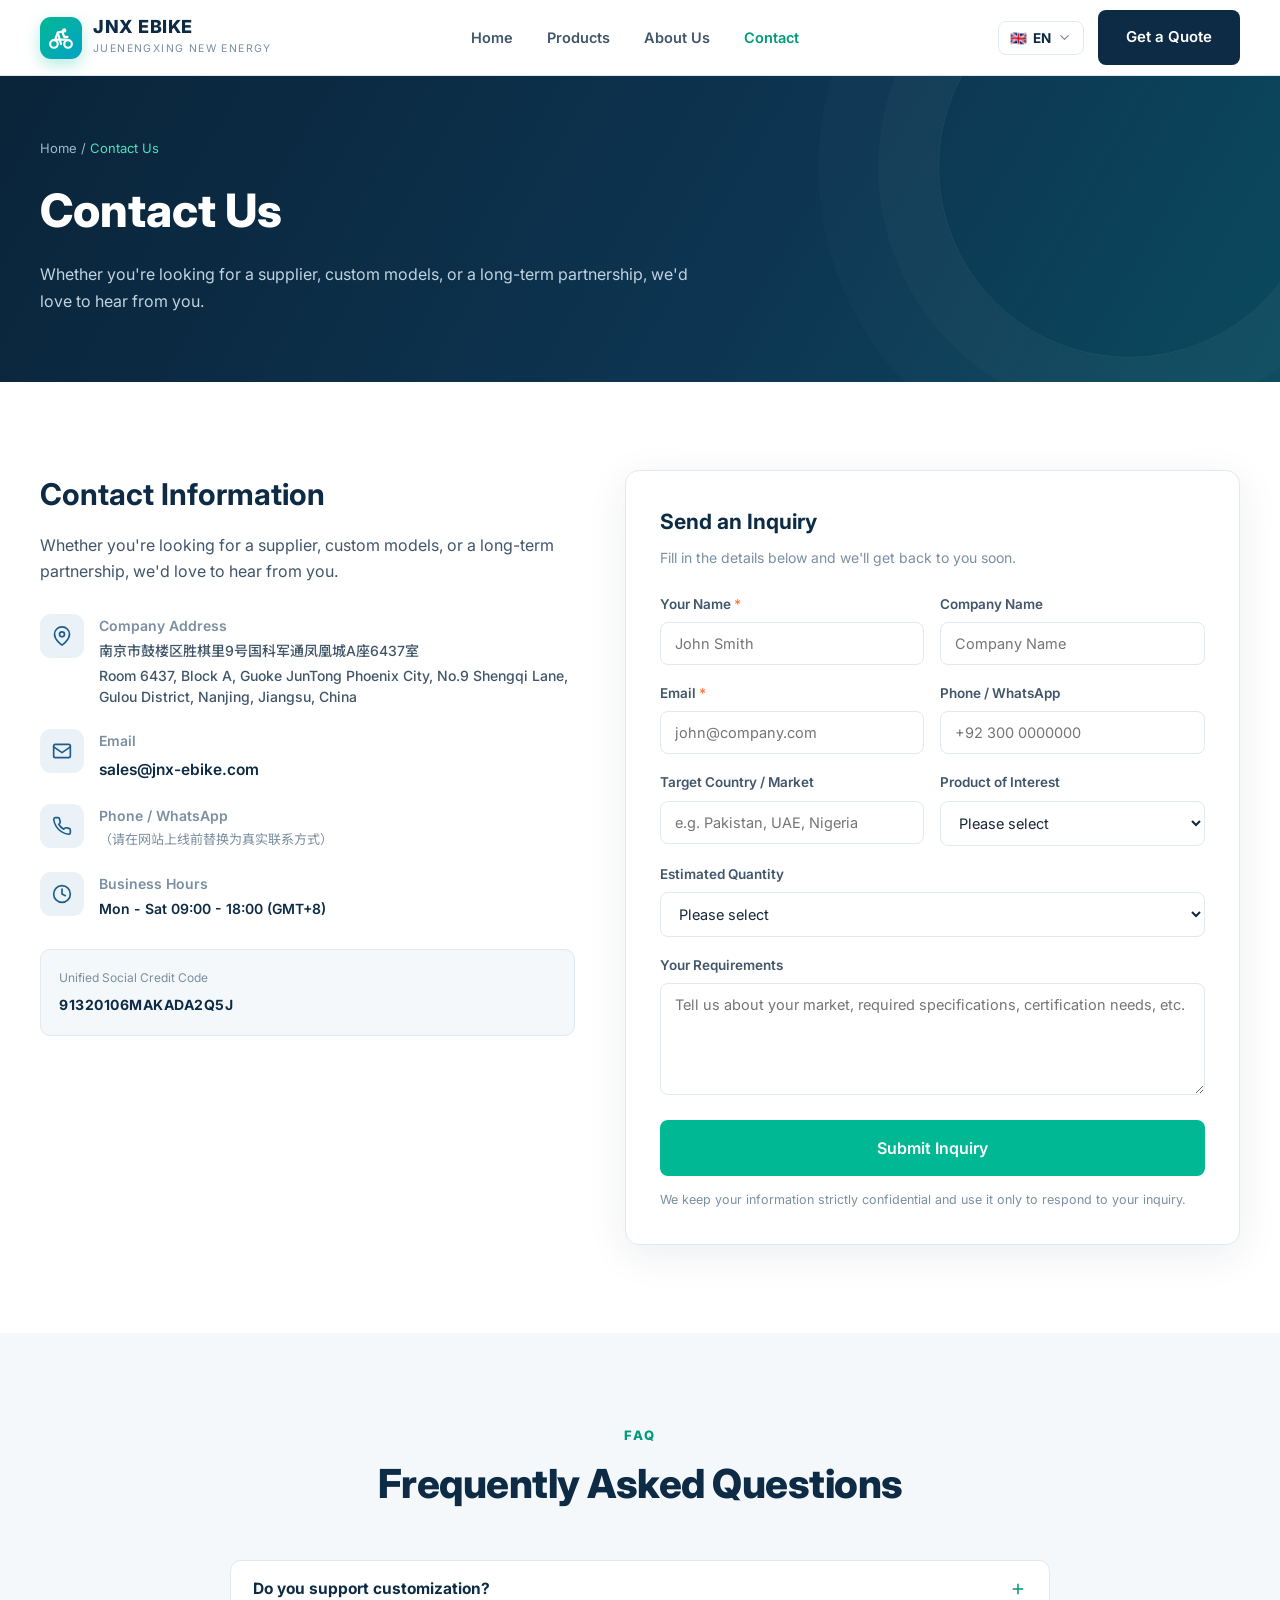
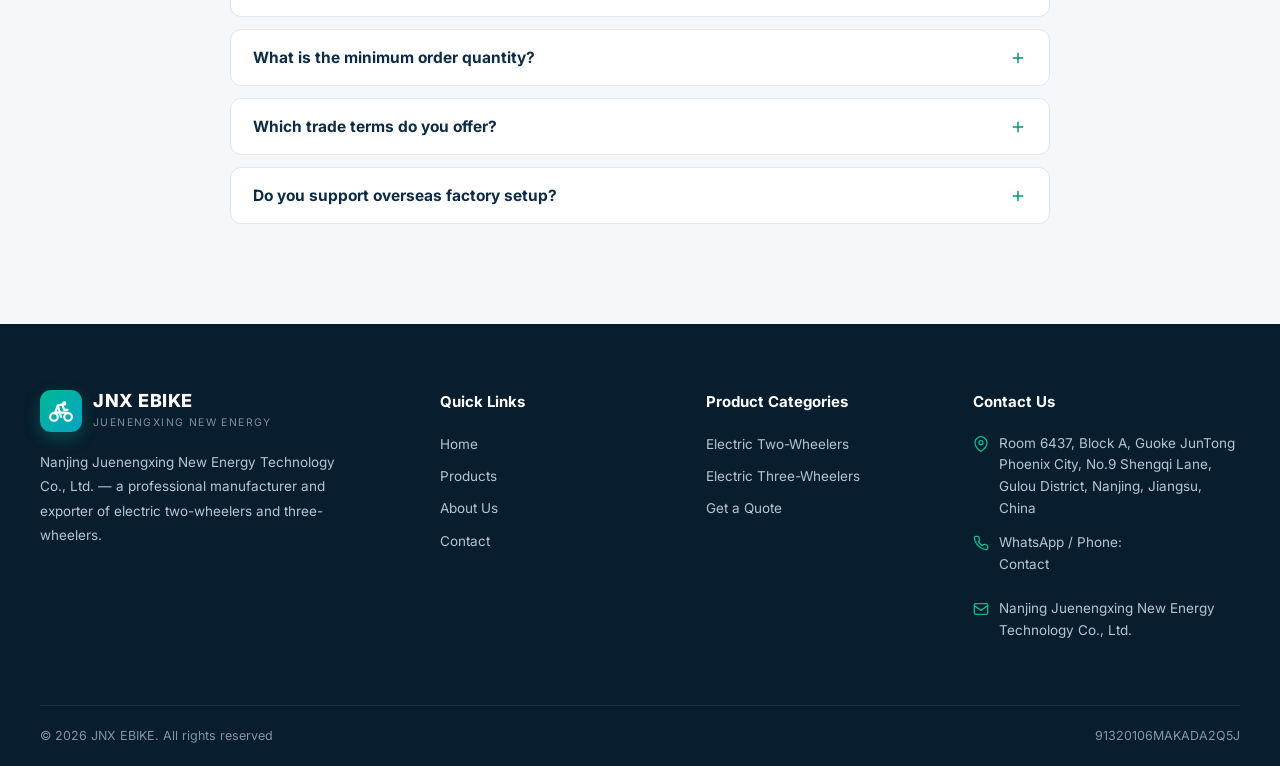
==== contact.html @ dbd38f3d "Initial commit: JNX e-bike B2B multilingual website (5 languages)" ====
<!DOCTYPE html>
<html lang="en">
<head>
  <meta charset="UTF-8">
  <meta name="viewport" content="width=device-width, initial-scale=1.0">
  <title>Contact & Inquiry | JNX EBIKE</title>
  <meta name="description" content="Contact Nanjing Juenengxing New Energy Technology Co., Ltd. for electric two-wheeler and three-wheeler quotations, OEM/ODM customization and partnership inquiries.">
  <link rel="preconnect" href="https://fonts.googleapis.com">
  <link rel="preconnect" href="https://fonts.gstatic.com" crossorigin>
  <link href="https://fonts.googleapis.com/css2?family=Inter:wght@400;500;600;700;800&family=Noto+Sans+SC:wght@400;500;600;700;800&family=Noto+Sans+Arabic:wght@400;500;600;700&display=swap" rel="stylesheet">
  <link rel="stylesheet" href="css/style.css">
</head>
<body>
  <div id="site-header"></div>

  <main>
    <section class="page-hero">
      <div class="container">
        <div class="breadcrumb"><a href="index.html" data-i18n="ph.home"></a> / <span data-i18n="ph.contact"></span></div>
        <h1 data-i18n="ct.h1"></h1>
        <p data-i18n="ct.p1"></p>
      </div>
    </section>

    <section>
      <div class="container">
        <div class="contact-grid">
          <!-- 联系信息 -->
          <div class="contact-info">
            <h2 data-i18n="ct.info"></h2>
            <p data-i18n="ct.p1"></p>
            <div class="contact-item">
              <span class="ci-icon" data-icon="map"></span>
              <div><h4 data-i18n="ct.addr"></h4><p id="addr-zh" style="font-weight:500;font-size:14px;color:var(--text-mid)"></p><p id="addr-en" style="font-weight:500;font-size:14px;color:var(--text-mid);margin-top:4px"></p></div>
            </div>
            <div class="contact-item">
              <span class="ci-icon" data-icon="mail"></span>
              <div><h4 data-i18n="ct.email"></h4><a href="mailto:sales@jnx-ebike.com">sales@jnx-ebike.com</a></div>
            </div>
            <div class="contact-item">
              <span class="ci-icon" data-icon="phone"></span>
              <div><h4 data-i18n="ct.phone"></h4><p style="color:var(--muted);font-size:13px;font-weight:400">（请在网站上线前替换为真实联系方式）</p></div>
            </div>
            <div class="contact-item">
              <span class="ci-icon" data-icon="clock"></span>
              <div><h4 data-i18n="ct.hours"></h4><p data-i18n="ct.hoursv" style="font-size:14px"></p></div>
            </div>
            <div style="margin-top:30px;padding:18px;background:var(--bg-alt);border-radius:10px;border:1px solid var(--border)">
              <div style="font-size:12px;color:var(--muted);margin-bottom:6px">Unified Social Credit Code</div>
              <div style="font-size:14px;font-weight:700;color:var(--primary);letter-spacing:.5px">91320106MAKADA2Q5J</div>
            </div>
          </div>

          <!-- 询价表单 -->
          <div class="form-card">
            <h3 data-i18n="ct.formt"></h3>
            <p data-i18n="ct.formp"></p>
            <form id="inquiry-form">
              <div class="form-row">
                <div class="form-group"><label><span data-i18n="ct.name"></span> <span class="req">*</span></label><input type="text" name="name" required placeholder="John Smith"></div>
                <div class="form-group"><label><span data-i18n="ct.company"></span></label><input type="text" name="company" placeholder="Company Name"></div>
              </div>
              <div class="form-row">
                <div class="form-group"><label><span data-i18n="ct.email2"></span> <span class="req">*</span></label><input type="email" name="email" required placeholder="john@company.com"></div>
                <div class="form-group"><label><span data-i18n="ct.phone2"></span></label><input type="tel" name="phone" placeholder="+92 300 0000000"></div>
              </div>
              <div class="form-row">
                <div class="form-group"><label><span data-i18n="ct.country"></span></label><input type="text" name="country" placeholder="e.g. Pakistan, UAE, Nigeria"></div>
                <div class="form-group"><label><span data-i18n="ct.product"></span></label>
                  <select name="product">
                    <option value="" data-i18n="ct.select"></option>
                    <option value="2w" data-i18n="ct.p2w"></option>
                    <option value="3wp" data-i18n="ct.p3wp"></option>
                    <option value="3wc" data-i18n="ct.p3wc"></option>
                    <option value="other" data-i18n="ct.pother"></option>
                  </select>
                </div>
              </div>
              <div class="form-group"><label><span data-i18n="ct.qty"></span></label>
                <select name="qty">
                  <option value="" data-i18n="ct.select"></option>
                  <option value="1-50" data-i18n="ct.q1"></option>
                  <option value="50-200" data-i18n="ct.q2"></option>
                  <option value="200-500" data-i18n="ct.q3"></option>
                  <option value="500+" data-i18n="ct.q4"></option>
                </select>
              </div>
              <div class="form-group"><label><span data-i18n="ct.msg"></span></label><textarea name="message" placeholder="Tell us about your market, required specifications, certification needs, etc."></textarea></div>
              <button type="submit" class="btn btn-primary btn-block btn-lg" data-i18n="ct.submit"></button>
              <p class="form-note" data-i18n="ct.note"></p>
              <div class="form-msg" id="form-msg"></div>
            </form>
          </div>
        </div>
      </div>
    </section>

    <!-- FAQ -->
    <section class="section-alt">
      <div class="container">
        <div class="section-head"><span class="eyebrow">FAQ</span><h2 data-i18n="faq.t"></h2></div>
        <div class="faq-list">
          <div class="faq-item"><button class="faq-q"><span data-i18n="faq.1q"></span><svg viewBox="0 0 24 24" fill="none" stroke="currentColor" stroke-width="2"><path d="M12 5v14M5 12h14"/></svg></button><div class="faq-a" data-i18n="faq.1a"></div></div>
          <div class="faq-item"><button class="faq-q"><span data-i18n="faq.2q"></span><svg viewBox="0 0 24 24" fill="none" stroke="currentColor" stroke-width="2"><path d="M12 5v14M5 12h14"/></svg></button><div class="faq-a" data-i18n="faq.2a"></div></div>
          <div class="faq-item"><button class="faq-q"><span data-i18n="faq.3q"></span><svg viewBox="0 0 24 24" fill="none" stroke="currentColor" stroke-width="2"><path d="M12 5v14M5 12h14"/></svg></button><div class="faq-a" data-i18n="faq.3a"></div></div>
          <div class="faq-item"><button class="faq-q"><span data-i18n="faq.4q"></span><svg viewBox="0 0 24 24" fill="none" stroke="currentColor" stroke-width="2"><path d="M12 5v14M5 12h14"/></svg></button><div class="faq-a" data-i18n="faq.4a"></div></div>
        </div>
      </div>
    </section>
  </main>

  <div id="site-footer"></div>

  <script src="js/data.js"></script>
  <script src="js/i18n.js"></script>
  <script src="js/main.js"></script>
  <script>
    document.addEventListener('DOMContentLoaded', function(){
      document.querySelectorAll('[data-icon]').forEach(function(el){
        const name=el.getAttribute('data-icon');
        if(ICONS[name]) el.innerHTML=ICONS[name];
      });
      var az=document.getElementById('addr-zh'), ae=document.getElementById('addr-en');
      if(az) az.textContent=COMPANY.address;
      if(ae) ae.textContent=COMPANY.addressEn;
    });
  </script>
</body>
</html>
---- css/style.css ----
/* ============================================================
   JNX EBIKE — B2B Electric Bicycle Independent Site
   Design System
   ============================================================ */

:root {
  --primary: #0d2b45;
  --primary-2: #16456b;
  --primary-3: #1e5c8c;
  --accent: #00b894;
  --accent-dark: #00997a;
  --orange: #ff7a35;
  --bg: #ffffff;
  --bg-alt: #f4f8fb;
  --bg-soft: #eaf2f8;
  --text: #16283a;
  --text-mid: #41566a;
  --muted: #7b8fa1;
  --border: #e1e9f0;
  --shadow: 0 10px 40px rgba(13, 43, 69, 0.08);
  --shadow-lg: 0 24px 60px rgba(13, 43, 69, 0.14);
  --radius: 14px;
  --radius-sm: 8px;
  --max: 1200px;
  --header-h: 76px;
  --font: "Inter", "Noto Sans", "Noto Sans SC", "Noto Sans Arabic", system-ui, -apple-system, "Segoe UI", sans-serif;
}

* { margin: 0; padding: 0; box-sizing: border-box; }

html { scroll-behavior: smooth; }

body {
  font-family: var(--font);
  color: var(--text);
  background: var(--bg);
  line-height: 1.65;
  -webkit-font-smoothing: antialiased;
  overflow-x: hidden;
}

body[dir="rtl"] { text-align: right; }
body[dir="rtl"] .section-head,
body[dir="rtl"] .hero-content,
body[dir="rtl"] .contact-info { text-align: right; }

img { max-width: 100%; display: block; }
a { text-decoration: none; color: inherit; }
ul { list-style: none; }

.container { width: min(100% - 40px, var(--max)); margin-inline: auto; }

/* ---------- Buttons ---------- */
.btn {
  display: inline-flex;
  align-items: center;
  justify-content: center;
  gap: 9px;
  padding: 13px 26px;
  border-radius: var(--radius-sm);
  font-weight: 600;
  font-size: 15px;
  border: 2px solid transparent;
  cursor: pointer;
  transition: all .25s ease;
  font-family: var(--font);
  white-space: nowrap;
}
.btn svg { width: 17px; height: 17px; flex: none; }
.btn-primary { background: var(--accent); color: #fff; }
.btn-primary:hover { background: var(--accent-dark); transform: translateY(-2px); box-shadow: 0 10px 24px rgba(0, 184, 148, .3); }
.btn-outline { border-color: rgba(255,255,255,.55); color: #fff; background: transparent; }
.btn-outline:hover { background: rgba(255,255,255,.12); border-color: #fff; transform: translateY(-2px); }
.btn-dark { background: var(--primary); color: #fff; }
.btn-dark:hover { background: var(--primary-2); transform: translateY(-2px); }
.btn-lg { padding: 16px 32px; font-size: 16px; }
.btn-block { width: 100%; }

/* ---------- Header ---------- */
.site-header {
  position: sticky;
  top: 0;
  z-index: 100;
  height: var(--header-h);
  background: rgba(255,255,255,.96);
  backdrop-filter: blur(12px);
  border-bottom: 1px solid var(--border);
  transition: box-shadow .3s;
}
.site-header.scrolled { box-shadow: 0 4px 24px rgba(13,43,69,.08); }
.header-inner { height: 100%; display: flex; align-items: center; justify-content: space-between; gap: 20px; }

.brand { display: inline-flex; align-items: center; gap: 11px; flex: none; }
.brand-mark {
  width: 42px; height: 42px; border-radius: 11px;
  background: linear-gradient(135deg, var(--accent), #04a3c4);
  display: grid; place-items: center; color: #fff;
  box-shadow: 0 6px 16px rgba(0,184,148,.28);
}
.brand-mark svg { width: 26px; height: 26px; }
.brand-text strong { display: block; font-size: 18px; letter-spacing: .5px; line-height: 1.1; color: var(--primary); font-weight: 800; }
.brand-text small { display: block; font-size: 10.5px; color: var(--muted); letter-spacing: 1.4px; text-transform: uppercase; margin-top: 3px; }

.main-nav { display: flex; align-items: center; gap: 4px; }
.main-nav a {
  padding: 9px 15px; border-radius: 7px; font-size: 14.5px; font-weight: 600; color: var(--text-mid);
  transition: all .2s; position: relative;
}
.main-nav a:hover { color: var(--primary); background: var(--bg-alt); }
.main-nav a.active { color: var(--accent-dark); }

.header-tools { display: flex; align-items: center; gap: 14px; }

.lang-switch { position: relative; }
.lang-btn {
  display: flex; align-items: center; gap: 6px;
  padding: 8px 11px; border: 1px solid var(--border); border-radius: 8px;
  background: #fff; cursor: pointer; font-size: 13.5px; font-weight: 700; color: var(--primary);
  font-family: var(--font);
}
.lang-btn svg { width: 15px; height: 15px; color: var(--muted); }
.lang-menu {
  position: absolute; top: calc(100% + 8px); inset-inline-end: 0;
  background: #fff; border: 1px solid var(--border); border-radius: 10px;
  box-shadow: var(--shadow-lg); min-width: 168px; padding: 6px;
  opacity: 0; visibility: hidden; transform: translateY(-6px); transition: all .2s;
}
.lang-menu.open { opacity: 1; visibility: visible; transform: translateY(0); }
.lang-menu button {
  width: 100%; display: flex; align-items: center; gap: 10px;
  padding: 9px 10px; border: 0; background: transparent; border-radius: 6px;
  cursor: pointer; font-size: 14px; color: var(--text); font-family: var(--font); text-align: start;
}
.lang-menu button:hover { background: var(--bg-alt); }
.lang-menu button.active { background: var(--bg-soft); color: var(--accent-dark); font-weight: 700; }
.lang-menu .flag { font-size: 19px; line-height: 1; width: 24px; text-align: center; }

.menu-toggle { display: none; background: transparent; border: 0; cursor: pointer; padding: 6px; }
.menu-toggle span { display: block; width: 23px; height: 2px; background: var(--primary); margin: 5px 0; border-radius: 2px; transition: .3s; }

/* ---------- Hero ---------- */
.hero {
  position: relative;
  background: linear-gradient(120deg, #0a2439 0%, #0d3552 48%, #0a4a5e 100%);
  color: #fff;
  overflow: hidden;
}
.hero::before {
  content: ""; position: absolute; inset: 0;
  background: radial-gradient(circle at 78% 40%, rgba(0,184,148,.26), transparent 55%),
              radial-gradient(circle at 15% 85%, rgba(30,92,140,.4), transparent 50%);
}
.hero::after {
  content: ""; position: absolute; inset-inline-end: -80px; bottom: -120px;
  width: 520px; height: 520px; border-radius: 50%;
  border: 1px solid rgba(255,255,255,.06);
  box-shadow: 0 0 0 70px rgba(255,255,255,.025), 0 0 0 140px rgba(255,255,255,.018);
}
.hero-inner {
  position: relative; z-index: 2;
  display: grid; grid-template-columns: 1.05fr .95fr; gap: 60px; align-items: center;
  padding-block: 88px 92px;
}
.hero-content { max-width: 620px; }
.hero-badge {
  display: inline-flex; align-items: center; gap: 9px;
  background: rgba(0,184,148,.15); border: 1px solid rgba(0,184,148,.4);
  color: #7ff0d7; padding: 7px 14px; border-radius: 50px; font-size: 13px; font-weight: 600; margin-bottom: 22px;
}
.hero-badge .dot { width: 7px; height: 7px; border-radius: 50%; background: var(--accent); box-shadow: 0 0 0 4px rgba(0,184,148,.2); }
.hero h1 {
  font-size: clamp(38px, 4.4vw, 60px); line-height: 1.12; font-weight: 800; letter-spacing: -1px; margin-bottom: 20px;
}
.hero h1 .accent { color: #4de0bff2; }
.hero-lead { font-size: 17px; line-height: 1.8; color: #c4d6e4; margin-bottom: 30px; max-width: 560px; }
.hero-actions { display: flex; gap: 14px; flex-wrap: wrap; margin-bottom: 44px; }

.hero-stats { display: flex; gap: 0; flex-wrap: wrap; }
.hero-stats .stat { padding-inline-end: 28px; margin-inline-end: 28px; border-inline-end: 1px solid rgba(255,255,255,.16); }
.hero-stats .stat:last-child { border: 0; margin: 0; padding: 0; }
.hero-stats .num { font-size: 29px; font-weight: 800; color: #fff; line-height: 1; }
.hero-stats .num span { color: var(--accent); }
.hero-stats .label { font-size: 12.5px; color: #9fb8ca; margin-top: 8px; }

.hero-visual { position: relative; display: grid; place-items: center; }
.hero-bike {
  width: 100%; max-width: 540px; filter: drop-shadow(0 30px 45px rgba(0,0,0,.3));
  transform: rotate(-4deg);
}
.hero-float {
  position: absolute; background: rgba(255,255,255,.96); color: var(--primary);
  border-radius: 12px; padding: 12px 16px; box-shadow: var(--shadow-lg); font-size: 13px;
  display: flex; align-items: center; gap: 10px; font-weight: 600;
}
.hero-float .ico { width: 30px; height: 30px; border-radius: 8px; background: var(--bg-soft); display: grid; place-items: center; color: var(--accent-dark); }
.hero-float .ico svg { width: 17px; height: 17px; }
.hero-float small { display: block; font-size: 11px; color: var(--muted); font-weight: 500; }
.hero-float.f1 { top: 8%; inset-inline-start: -6px; }
.hero-float.f2 { bottom: 12%; inset-inline-end: -10px; }

/* ---------- Generic sections ---------- */
section { padding-block: 88px; }
.section-alt { background: var(--bg-alt); }
.section-head { text-align: center; max-width: 700px; margin: 0 auto 52px; }
.eyebrow {
  display: inline-block; color: var(--accent-dark); font-size: 13px; font-weight: 800;
  letter-spacing: 2px; text-transform: uppercase; margin-bottom: 14px;
}
.section-head h2 { font-size: clamp(28px, 3.2vw, 40px); font-weight: 800; line-height: 1.2; color: var(--primary); margin-bottom: 15px; letter-spacing: -.5px; }
.section-head p { color: var(--text-mid); font-size: 16px; }

/* ---------- Trust bar ---------- */
.trust-bar { background: var(--primary); padding-block: 26px; color: #fff; }
.trust-bar .container { display: flex; align-items: center; justify-content: space-between; gap: 28px; flex-wrap: wrap; }
.trust-label { font-size: 13px; color: #9db8cc; letter-spacing: 1.5px; text-transform: uppercase; font-weight: 700; }
.cert-list { display: flex; gap: 12px; flex-wrap: wrap; align-items: center; }
.cert-list span {
  border: 1px solid rgba(255,255,255,.22); border-radius: 7px; padding: 8px 15px;
  font-size: 13.5px; font-weight: 700; letter-spacing: .5px; color: #e6f1f8;
}

/* ---------- Features ---------- */
.features-grid { display: grid; grid-template-columns: repeat(4, 1fr); gap: 22px; }
.feature-card {
  background: #fff; border: 1px solid var(--border); border-radius: var(--radius);
  padding: 30px 26px; transition: all .3s; position: relative; overflow: hidden;
}
.feature-card::before {
  content: ""; position: absolute; top: 0; inset-inline-start: 0; width: 100%; height: 3px;
  background: linear-gradient(90deg, var(--accent), #04a3c4); transform: scaleX(0); transform-origin: start; transition: .3s;
}
.feature-card:hover { transform: translateY(-6px); box-shadow: var(--shadow); border-color: transparent; }
.feature-card:hover::before { transform: scaleX(1); }
.feature-icon {
  width: 52px; height: 52px; border-radius: 13px; background: var(--bg-soft);
  display: grid; place-items: center; color: var(--primary-3); margin-bottom: 20px;
}
.feature-icon svg { width: 25px; height: 25px; }
.feature-card h3 { font-size: 18px; color: var(--primary); margin-bottom: 10px; font-weight: 700; }
.feature-card p { font-size: 14px; color: var(--text-mid); line-height: 1.7; }

/* ---------- Products ---------- */
.products-grid { display: grid; grid-template-columns: repeat(3, 1fr); gap: 26px; }
.product-card {
  background: #fff; border: 1px solid var(--border); border-radius: var(--radius);
  overflow: hidden; transition: all .3s;
}
.product-card:hover { transform: translateY(-6px); box-shadow: var(--shadow-lg); border-color: transparent; }
.product-media {
  position: relative; height: 245px; display: grid; place-items: center;
  background: linear-gradient(145deg, #eef5f9 0%, #dceaf2 100%); overflow: hidden;
}
.product-media svg.bike-art { width: 88%; max-width: 330px; color: var(--primary-2); transition: transform .4s; }
.product-card:hover .product-media svg.bike-art { transform: scale(1.06); }
.product-media img.prod-img {
  position: absolute; inset: 0; width: 100%; height: 100%;
  object-fit: contain; object-position: center; padding: 12px; box-sizing: border-box;
}
.product-tag {
  position: absolute; top: 14px; inset-inline-start: 14px; background: var(--accent); color: #fff;
  font-size: 11.5px; font-weight: 700; padding: 5px 11px; border-radius: 50px; letter-spacing: .3px;
}
.product-tag.hot { background: var(--orange); }
.product-body { padding: 22px; }
.product-model { font-size: 12px; color: var(--accent-dark); font-weight: 700; letter-spacing: 1px; margin-bottom: 5px; }
.product-body h3 { font-size: 19px; color: var(--primary); margin-bottom: 14px; font-weight: 700; }
.spec-row { display: grid; grid-template-columns: repeat(2, 1fr); gap: 11px 14px; margin-bottom: 18px; }
.spec-item { display: flex; align-items: center; gap: 8px; font-size: 13px; color: var(--text-mid); }
.spec-item svg { width: 16px; height: 16px; color: var(--accent-dark); flex: none; }
.product-foot { display: flex; align-items: center; justify-content: space-between; padding-top: 16px; border-top: 1px solid var(--border); }
.product-foot a { font-size: 13.5px; font-weight: 700; color: var(--primary-3); display: inline-flex; align-items: center; gap: 6px; }
.product-foot a:hover { color: var(--accent-dark); }
.product-foot a svg { width: 15px; height: 15px; }
.product-foot .moq { font-size: 12px; color: var(--muted); }
.text-center { text-align: center; }
.mt-40 { margin-top: 44px; }

/* ---------- Process ---------- */
.process-grid { display: grid; grid-template-columns: repeat(5, 1fr); gap: 14px; position: relative; }
.process-step { text-align: center; position: relative; padding: 0 8px; }
.process-step:not(:last-child)::after {
  content: ""; position: absolute; top: 31px; inset-inline-start: calc(50% + 36px); width: calc(100% - 72px);
  border-top: 2px dashed #c6d9e4;
}
.step-num {
  width: 64px; height: 64px; border-radius: 50%; background: #fff; border: 2px solid var(--accent);
  margin: 0 auto 16px; display: grid; place-items: center; font-size: 21px; font-weight: 800;
  color: var(--accent-dark); position: relative; z-index: 2;
}
.process-step h4 { font-size: 15.5px; color: var(--primary); margin-bottom: 6px; }
.process-step p { font-size: 12.5px; color: var(--muted); }

/* ---------- Why / About split ---------- */
.split { display: grid; grid-template-columns: 1fr 1fr; gap: 70px; align-items: center; }
.split-visual {
  border-radius: 18px; overflow: hidden; position: relative; min-height: 420px;
  background: linear-gradient(145deg, #0d3552, #0a4a5e);
  display: grid; place-items: center;
}
.split-visual svg { width: 82%; color: rgba(255,255,255,.9); }
.split-visual .badge-float {
  position: absolute; bottom: 24px; inset-inline-start: 24px; background: #fff; border-radius: 12px;
  padding: 14px 18px; box-shadow: var(--shadow-lg); display: flex; align-items: center; gap: 12px;
}
.split-visual .badge-float strong { font-size: 24px; color: var(--primary); display: block; line-height: 1; }
.split-visual .badge-float span { font-size: 12px; color: var(--muted); }
.split-content h2 { font-size: clamp(28px, 3.2vw, 38px); color: var(--primary); line-height: 1.22; margin-bottom: 18px; font-weight: 800; }
.split-content > p { color: var(--text-mid); margin-bottom: 24px; font-size: 15.5px; }
.check-list li { display: flex; align-items: flex-start; gap: 12px; margin-bottom: 13px; font-size: 15px; color: var(--text-mid); }
.check-list svg { width: 20px; height: 20px; color: var(--accent); flex: none; margin-top: 3px; }

/* ---------- CTA band ---------- */
.cta-band {
  background: linear-gradient(120deg, #0d3552, #0a4a5e); color: #fff; position: relative; overflow: hidden;
}
.cta-band::after {
  content: ""; position: absolute; inset-inline-end: -60px; top: -80px; width: 340px; height: 340px;
  border-radius: 50%; background: radial-gradient(circle, rgba(0,184,148,.3), transparent 70%);
}
.cta-inner { position: relative; z-index: 2; display: flex; align-items: center; justify-content: space-between; gap: 40px; flex-wrap: wrap; }
.cta-inner h2 { font-size: clamp(26px, 3vw, 36px); font-weight: 800; margin-bottom: 10px; }
.cta-inner p { color: #b7cbda; font-size: 16px; max-width: 560px; }

/* ---------- Footer ---------- */
.site-footer { background: #081d2e; color: #b3c6d5; padding-top: 66px; font-size: 14px; }
.footer-grid { display: grid; grid-template-columns: 1.6fr 1fr 1fr 1.2fr; gap: 44px; padding-bottom: 50px; }
.footer-brand .brand-text strong { color: #fff; }
.footer-brand .brand-mark { background: linear-gradient(135deg, var(--accent), #04a3c4); }
.footer-brand p { margin-top: 18px; line-height: 1.8; max-width: 320px; font-size: 13.5px; }
.footer-col h4 { color: #fff; font-size: 15px; margin-bottom: 18px; font-weight: 700; }
.footer-col a, .footer-col li { display: block; margin-bottom: 10px; font-size: 13.5px; transition: color .2s; }
.footer-col a:hover { color: var(--accent); }
.footer-contact li { display: flex; gap: 10px; align-items: flex-start; margin-bottom: 13px; line-height: 1.6; }
.footer-contact svg { width: 16px; height: 16px; color: var(--accent); flex: none; margin-top: 3px; }
.footer-bottom { border-top: 1px solid rgba(255,255,255,.09); padding-block: 20px; display: flex; justify-content: space-between; gap: 16px; flex-wrap: wrap; font-size: 12.5px; color: #7e97aa; }

/* ---------- Page hero (inner pages) ---------- */
.page-hero {
  background: linear-gradient(120deg, #0a2439, #0d3552 60%, #0a4a5e); color: #fff;
  padding-block: 62px 68px; position: relative; overflow: hidden;
}
.page-hero::after {
  content: ""; position: absolute; inset-inline-end: -40px; top: -100px; width: 380px; height: 380px;
  border-radius: 50%; border: 1px solid rgba(255,255,255,.07);
  box-shadow: 0 0 0 60px rgba(255,255,255,.02), 0 0 0 120px rgba(255,255,255,.015);
}
.page-hero .container { position: relative; z-index: 2; }
.breadcrumb { font-size: 13px; color: #9fb8ca; margin-bottom: 14px; }
.breadcrumb span { color: #4de0bf; }
.page-hero h1 { font-size: clamp(32px, 3.6vw, 46px); font-weight: 800; margin-bottom: 12px; }
.page-hero p { color: #c0d3e1; font-size: 16px; max-width: 680px; }

/* ---------- Filter / products page ---------- */
.filter-bar { display: flex; gap: 10px; flex-wrap: wrap; justify-content: center; margin-bottom: 40px; }
.filter-btn {
  padding: 10px 20px; border: 1px solid var(--border); background: #fff; border-radius: 50px;
  font-size: 14px; font-weight: 600; color: var(--text-mid); cursor: pointer; font-family: var(--font);
  transition: all .2s;
}
.filter-btn:hover { border-color: var(--accent); color: var(--accent-dark); }
.filter-btn.active { background: var(--primary); border-color: var(--primary); color: #fff; }
.product-card.hide { display: none; }

/* ---------- About page ---------- */
.values-grid { display: grid; grid-template-columns: repeat(3, 1fr); gap: 24px; }
.value-card { background: #fff; border: 1px solid var(--border); border-radius: var(--radius); padding: 30px; }
.value-card .feature-icon { margin-bottom: 18px; }
.value-card h3 { font-size: 18px; color: var(--primary); margin-bottom: 10px; }
.value-card p { font-size: 14px; color: var(--text-mid); }

.timeline { position: relative; padding-inline-start: 34px; }
.timeline::before { content: ""; position: absolute; inset-inline-start: 9px; top: 6px; bottom: 6px; width: 2px; background: var(--border); }
.timeline-item { position: relative; padding-bottom: 28px; }
.timeline-item::before {
  content: ""; position: absolute; inset-inline-start: -30px; top: 5px; width: 14px; height: 14px;
  border-radius: 50%; background: var(--accent); border: 3px solid #fff; box-shadow: 0 0 0 2px var(--accent);
}
.timeline-item .year { font-size: 13px; color: var(--accent-dark); font-weight: 800; margin-bottom: 3px; }
.timeline-item h4 { font-size: 17px; color: var(--primary); margin-bottom: 5px; }
.timeline-item p { font-size: 14px; color: var(--text-mid); }

/* ---------- Contact page ---------- */
.contact-grid { display: grid; grid-template-columns: 1fr 1.15fr; gap: 50px; align-items: start; }
.contact-info h2 { font-size: 30px; color: var(--primary); margin-bottom: 12px; }
.contact-info > p { color: var(--text-mid); margin-bottom: 30px; }
.contact-item { display: flex; gap: 15px; margin-bottom: 22px; }
.contact-item .ci-icon {
  width: 44px; height: 44px; border-radius: 11px; background: var(--bg-soft); color: var(--primary-3);
  display: grid; place-items: center; flex: none;
}
.contact-item .ci-icon svg { width: 20px; height: 20px; }
.contact-item h4 { font-size: 14px; color: var(--muted); font-weight: 600; margin-bottom: 3px; }
.contact-item p, .contact-item a { font-size: 15.5px; color: var(--primary); font-weight: 600; line-height: 1.5; }
.contact-item a:hover { color: var(--accent-dark); }

.form-card { background: #fff; border: 1px solid var(--border); border-radius: var(--radius); padding: 34px; box-shadow: var(--shadow); }
.form-card h3 { font-size: 21px; color: var(--primary); margin-bottom: 6px; }
.form-card > p { font-size: 14px; color: var(--muted); margin-bottom: 24px; }
.form-row { display: grid; grid-template-columns: 1fr 1fr; gap: 16px; }
.form-group { margin-bottom: 17px; }
.form-group label { display: block; font-size: 13.5px; font-weight: 600; color: var(--text-mid); margin-bottom: 7px; }
.form-group label .req { color: var(--orange); }
.form-group input, .form-group select, .form-group textarea {
  width: 100%; padding: 12px 14px; border: 1px solid var(--border); border-radius: 8px;
  font-size: 14.5px; font-family: var(--font); color: var(--text); background: #fff; transition: all .2s;
}
.form-group textarea { min-height: 112px; resize: vertical; }
.form-group input:focus, .form-group select:focus, .form-group textarea:focus {
  outline: none; border-color: var(--accent); box-shadow: 0 0 0 3px rgba(0,184,148,.12);
}
.form-note { font-size: 12.5px; color: var(--muted); margin-top: 14px; line-height: 1.6; }
.form-msg {
  display: none; margin-top: 16px; padding: 13px 16px; border-radius: 8px;
  background: #e7f8f2; color: #067a5f; font-size: 14px; font-weight: 600;
  border: 1px solid #b6e8d8;
}
.form-msg.show { display: block; }

.faq-list { max-width: 820px; margin-inline: auto; }
.faq-item { border: 1px solid var(--border); border-radius: 11px; margin-bottom: 12px; background: #fff; overflow: hidden; }
.faq-q {
  width: 100%; display: flex; justify-content: space-between; align-items: center; gap: 16px;
  padding: 18px 22px; border: 0; background: transparent; cursor: pointer; font-family: var(--font);
  font-size: 15.5px; font-weight: 700; color: var(--primary); text-align: start;
}
.faq-q svg { width: 18px; height: 18px; color: var(--accent-dark); flex: none; transition: transform .25s; }
.faq-item.open .faq-q svg { transform: rotate(45deg); }
.faq-a { display: none; padding: 0 22px 18px; color: var(--text-mid); font-size: 14.5px; }
.faq-item.open .faq-a { display: block; }

/* ---------- RTL tweaks ---------- */
[dir="rtl"] .hero-bike { transform: rotate(4deg) scaleX(-1); }
[dir="rtl"] .cert-list, [dir="rtl"] .trust-bar .container { flex-direction: row-reverse; }
[dir="rtl"] .feature-card::before { transform-origin: right; }
[dir="rtl"] .lang-menu { inset-inline-end: auto; inset-inline-start: 0; }
[dir="rtl"] .process-step:not(:last-child)::after { inset-inline-start: auto; inset-inline-end: calc(50% + 36px); }

/* ---------- Responsive ---------- */
@media (max-width: 1024px) {
  .features-grid { grid-template-columns: repeat(2, 1fr); }
  .products-grid { grid-template-columns: repeat(2, 1fr); }
  .process-grid { grid-template-columns: repeat(3, 1fr); row-gap: 30px; }
  .process-step:nth-child(3)::after { display: none; }
  .footer-grid { grid-template-columns: 1fr 1fr; gap: 36px; }
  .hero-inner { gap: 30px; }
  .split { gap: 40px; }
}

@media (max-width: 860px) {
  .main-nav { display: none; position: absolute; top: var(--header-h); inset-inline: 0; background: #fff;
    flex-direction: column; align-items: stretch; padding: 14px 20px 20px; box-shadow: var(--shadow-lg);
    border-bottom: 1px solid var(--border); }
  .main-nav.open { display: flex; }
  .main-nav a { padding: 12px 14px; }
  .menu-toggle { display: block; }
  .header-tools .btn-dark { display: none; }
  .hero-inner { grid-template-columns: 1fr; padding-block: 60px 70px; }
  .hero-visual { order: -1; }
  .hero-bike { max-width: 420px; }
  .hero-stats .stat { padding-inline-end: 18px; margin-inline-end: 18px; }
  .split { grid-template-columns: 1fr; }
  .split-visual { min-height: 320px; }
  .contact-grid { grid-template-columns: 1fr; gap: 36px; }
  .cta-inner { flex-direction: column; align-items: flex-start; }
}

@media (max-width: 640px) {
  section { padding-block: 64px; }
  .container { width: min(100% - 32px, var(--max)); }
  .features-grid, .products-grid, .values-grid { grid-template-columns: 1fr; }
  .process-grid { grid-template-columns: repeat(2, 1fr); }
  .process-step::after { display: none !important; }
  .form-row { grid-template-columns: 1fr; gap: 0; }
  .footer-grid { grid-template-columns: 1fr; gap: 30px; }
  .hero-stats { gap: 18px; }
  .hero-stats .stat { border: 0; padding: 0; margin: 0; min-width: 84px; }
  .hero-float { display: none; }
  .brand-text small { display: none; }
  .lang-btn span.lang-name { display: none; }
  .form-card { padding: 24px 20px; }
  .section-head { margin-bottom: 38px; }
}
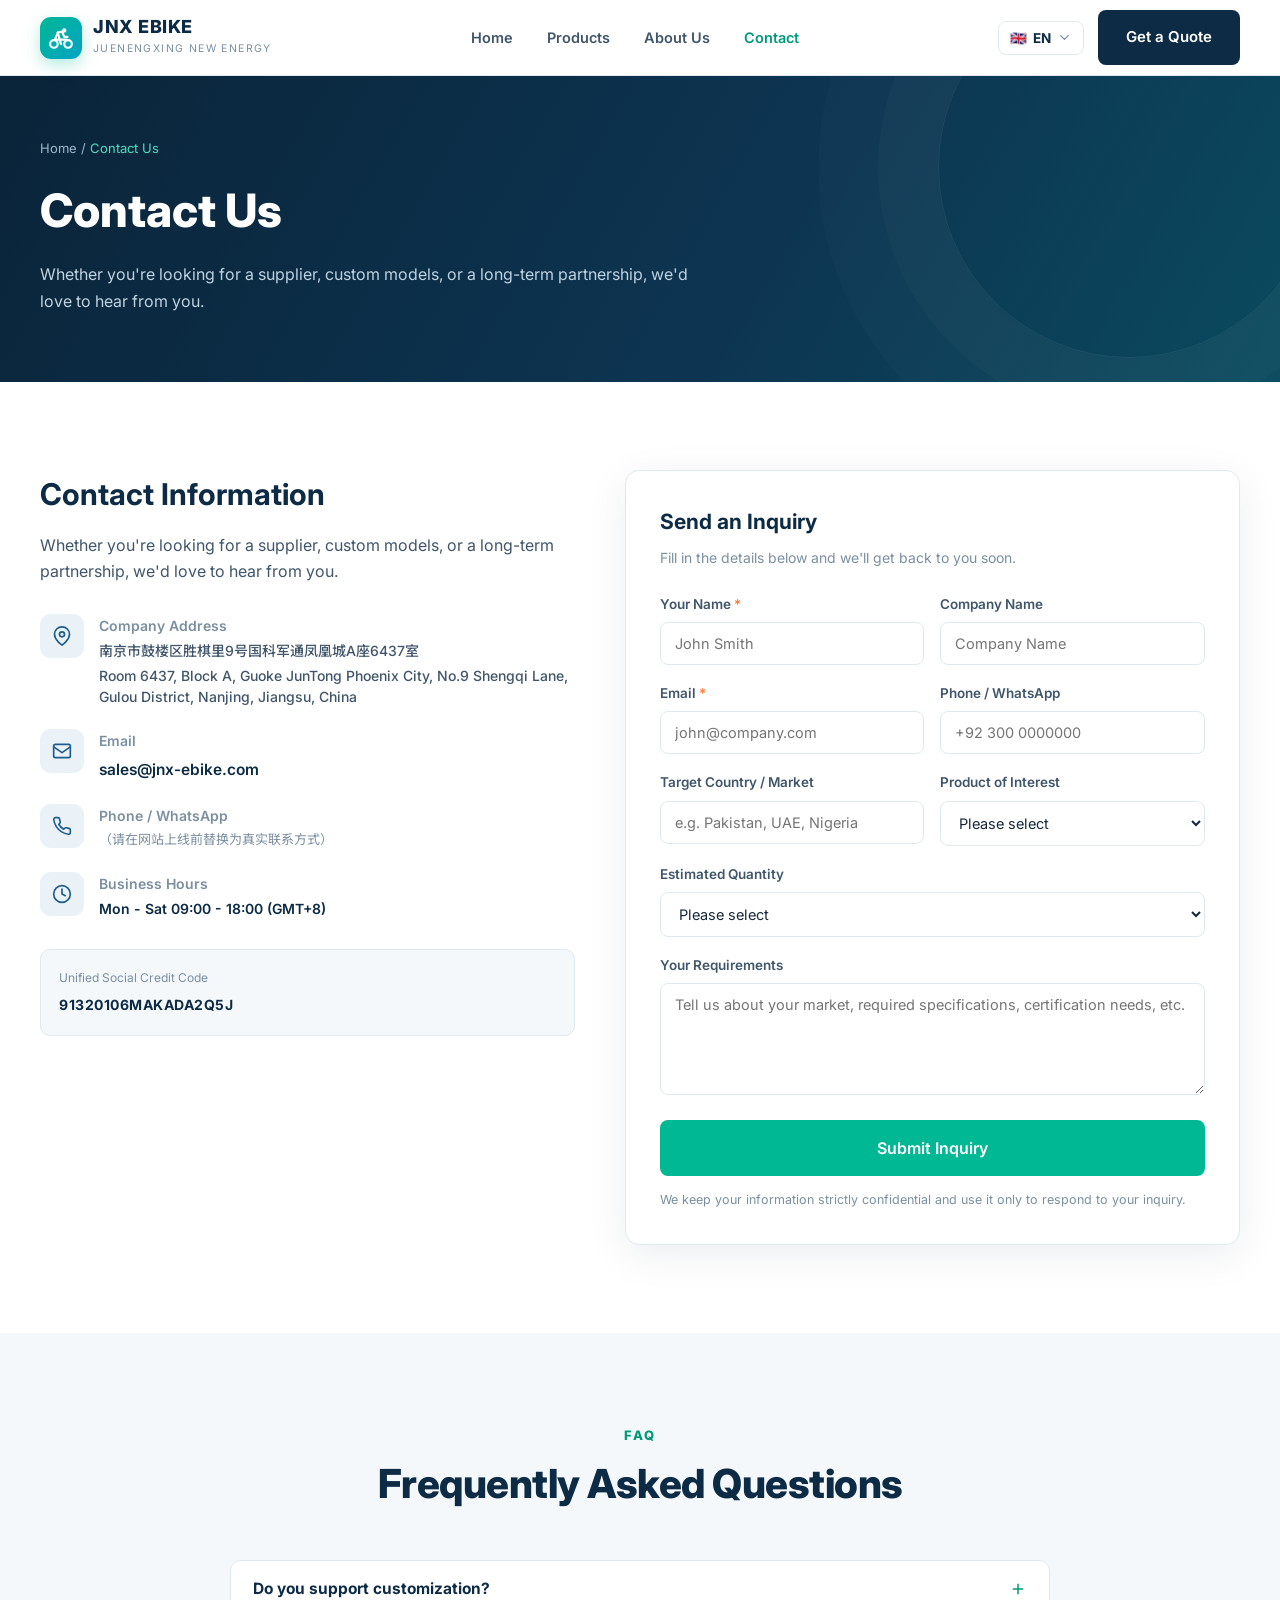
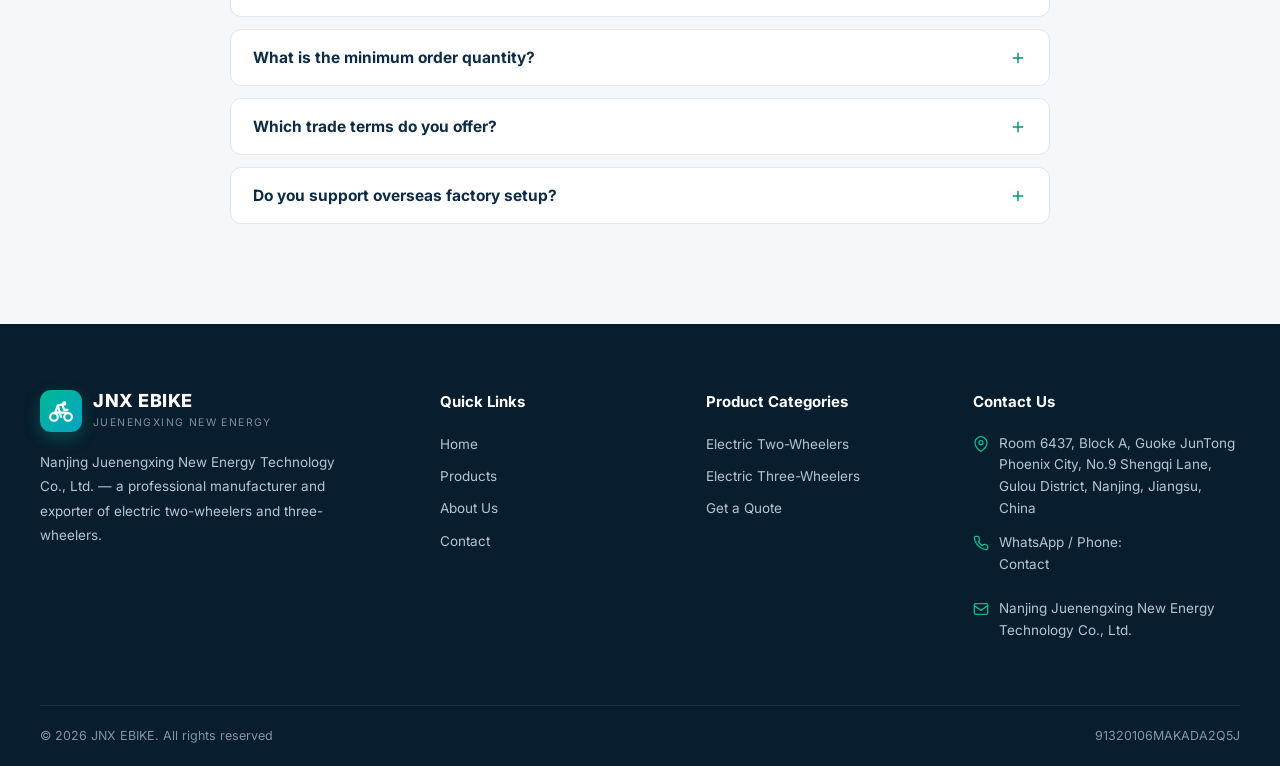
==== commit 56718367: "Connect inquiry form to real email + add 2026 special models & custom domain" ====
--- a/contact.html
+++ b/contact.html
@@ -46,7 +46,7 @@
               <div><h4 data-i18n="ct.hours"></h4><p data-i18n="ct.hoursv" style="font-size:14px"></p></div>
             </div>
             <div style="margin-top:30px;padding:18px;background:var(--bg-alt);border-radius:10px;border:1px solid var(--border)">
-              <div style="font-size:12px;color:var(--muted);margin-bottom:6px">Unified Social Credit Code</div>
+              <div style="font-size:12px;color:var(--muted);margin-bottom:6px" data-i18n="ct.code"></div>
               <div style="font-size:14px;font-weight:700;color:var(--primary);letter-spacing:.5px">91320106MAKADA2Q5J</div>
             </div>
           </div>
@@ -55,7 +55,12 @@
           <div class="form-card">
             <h3 data-i18n="ct.formt"></h3>
             <p data-i18n="ct.formp"></p>
-            <form id="inquiry-form">
+            <form id="inquiry-form" action="https://formsubmit.co/sales@jnx-ebike.com" method="POST">
+              <!-- 真实发信：FormSubmit.co，纯静态站无需后端；隐藏字段配置邮件主题/关闭验证码/自动回执 -->
+              <input type="hidden" name="_subject" value="[JNX EBIKE] New Website Inquiry">
+              <input type="hidden" name="_captcha" value="false">
+              <input type="hidden" name="_template" value="box">
+              <input type="hidden" name="_autoresponse" value="Thank you for your inquiry. Our sales team has received your message and will get back to you shortly. — JNX EBIKE (Nanjing Juenengxing New Energy Technology Co., Ltd.)">
               <div class="form-row">
                 <div class="form-group"><label><span data-i18n="ct.name"></span> <span class="req">*</span></label><input type="text" name="name" required placeholder="John Smith"></div>
                 <div class="form-group"><label><span data-i18n="ct.company"></span></label><input type="text" name="company" placeholder="Company Name"></div>
--- a/css/style.css
+++ b/css/style.css
@@ -415,6 +415,10 @@
   border: 1px solid #b6e8d8;
 }
 .form-msg.show { display: block; }
+.form-msg.error {
+  background: #fdecea; color: #b42318; border-color: #f3c6c0;
+}
+.form-card button[type="submit"]:disabled { opacity: .6; cursor: wait; }
 
 .faq-list { max-width: 820px; margin-inline: auto; }
 .faq-item { border: 1px solid var(--border); border-radius: 11px; margin-bottom: 12px; background: #fff; overflow: hidden; }
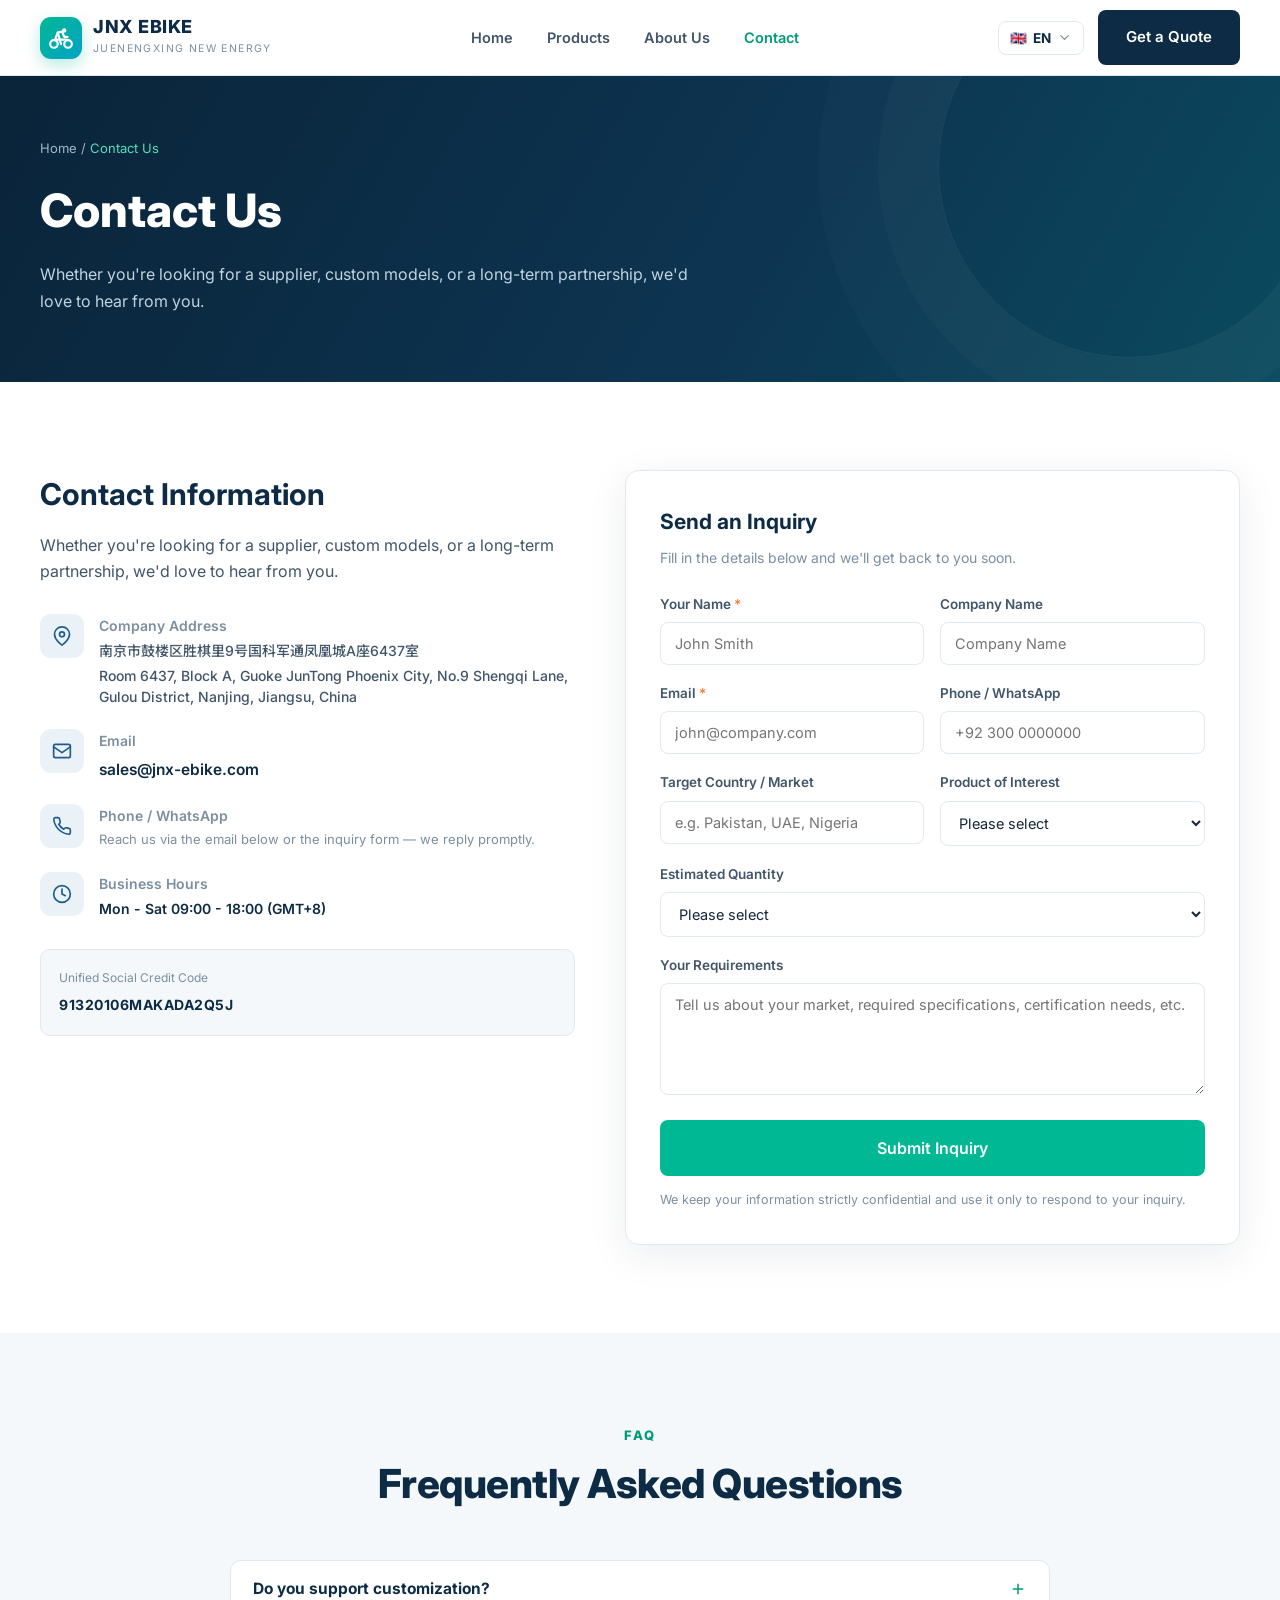
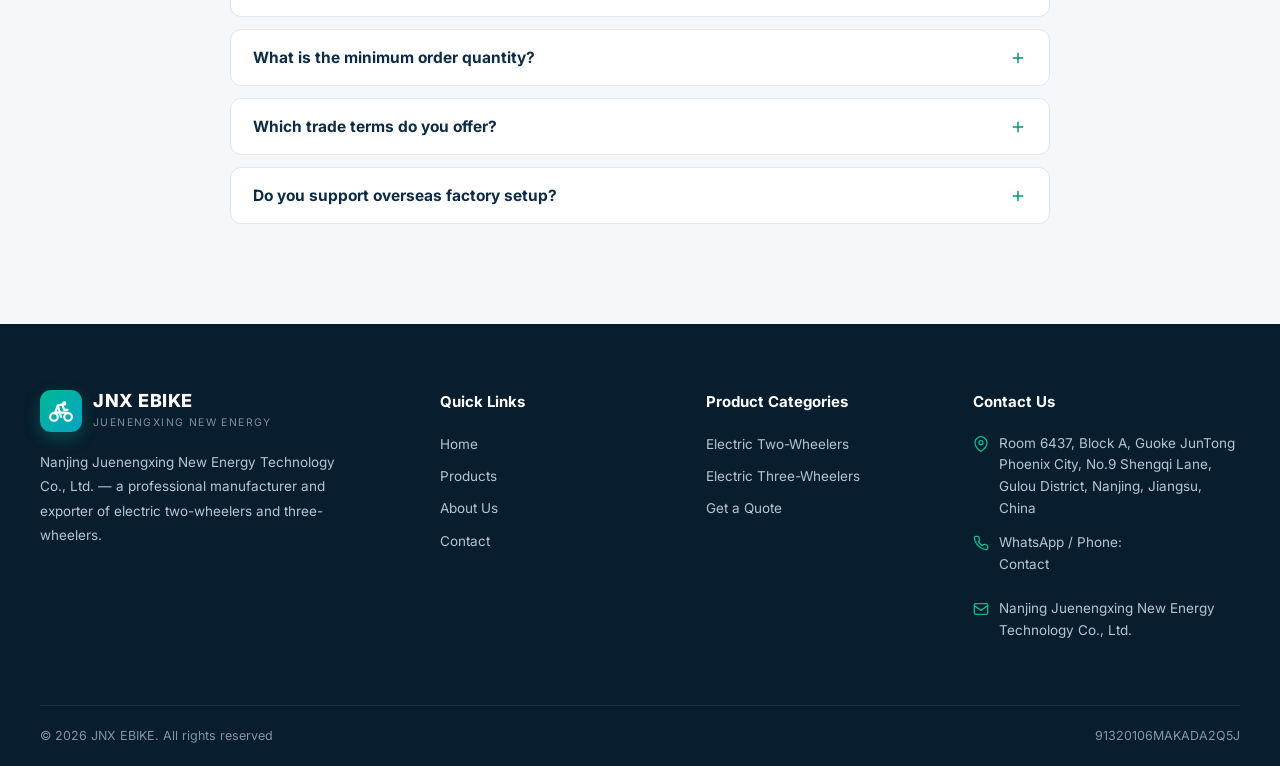
==== commit a72f579b: "Connect inquiry form to real email + add 2026 special models & custom domain" ====
--- a/contact.html
+++ b/contact.html
@@ -39,7 +39,7 @@
             </div>
             <div class="contact-item">
               <span class="ci-icon" data-icon="phone"></span>
-              <div><h4 data-i18n="ct.phone"></h4><p style="color:var(--muted);font-size:13px;font-weight:400">（请在网站上线前替换为真实联系方式）</p></div>
+              <div><h4 data-i18n="ct.phone"></h4><p style="color:var(--muted);font-size:13px;font-weight:400" data-i18n="ct.phonev"></p></div>
             </div>
             <div class="contact-item">
               <span class="ci-icon" data-icon="clock"></span>
